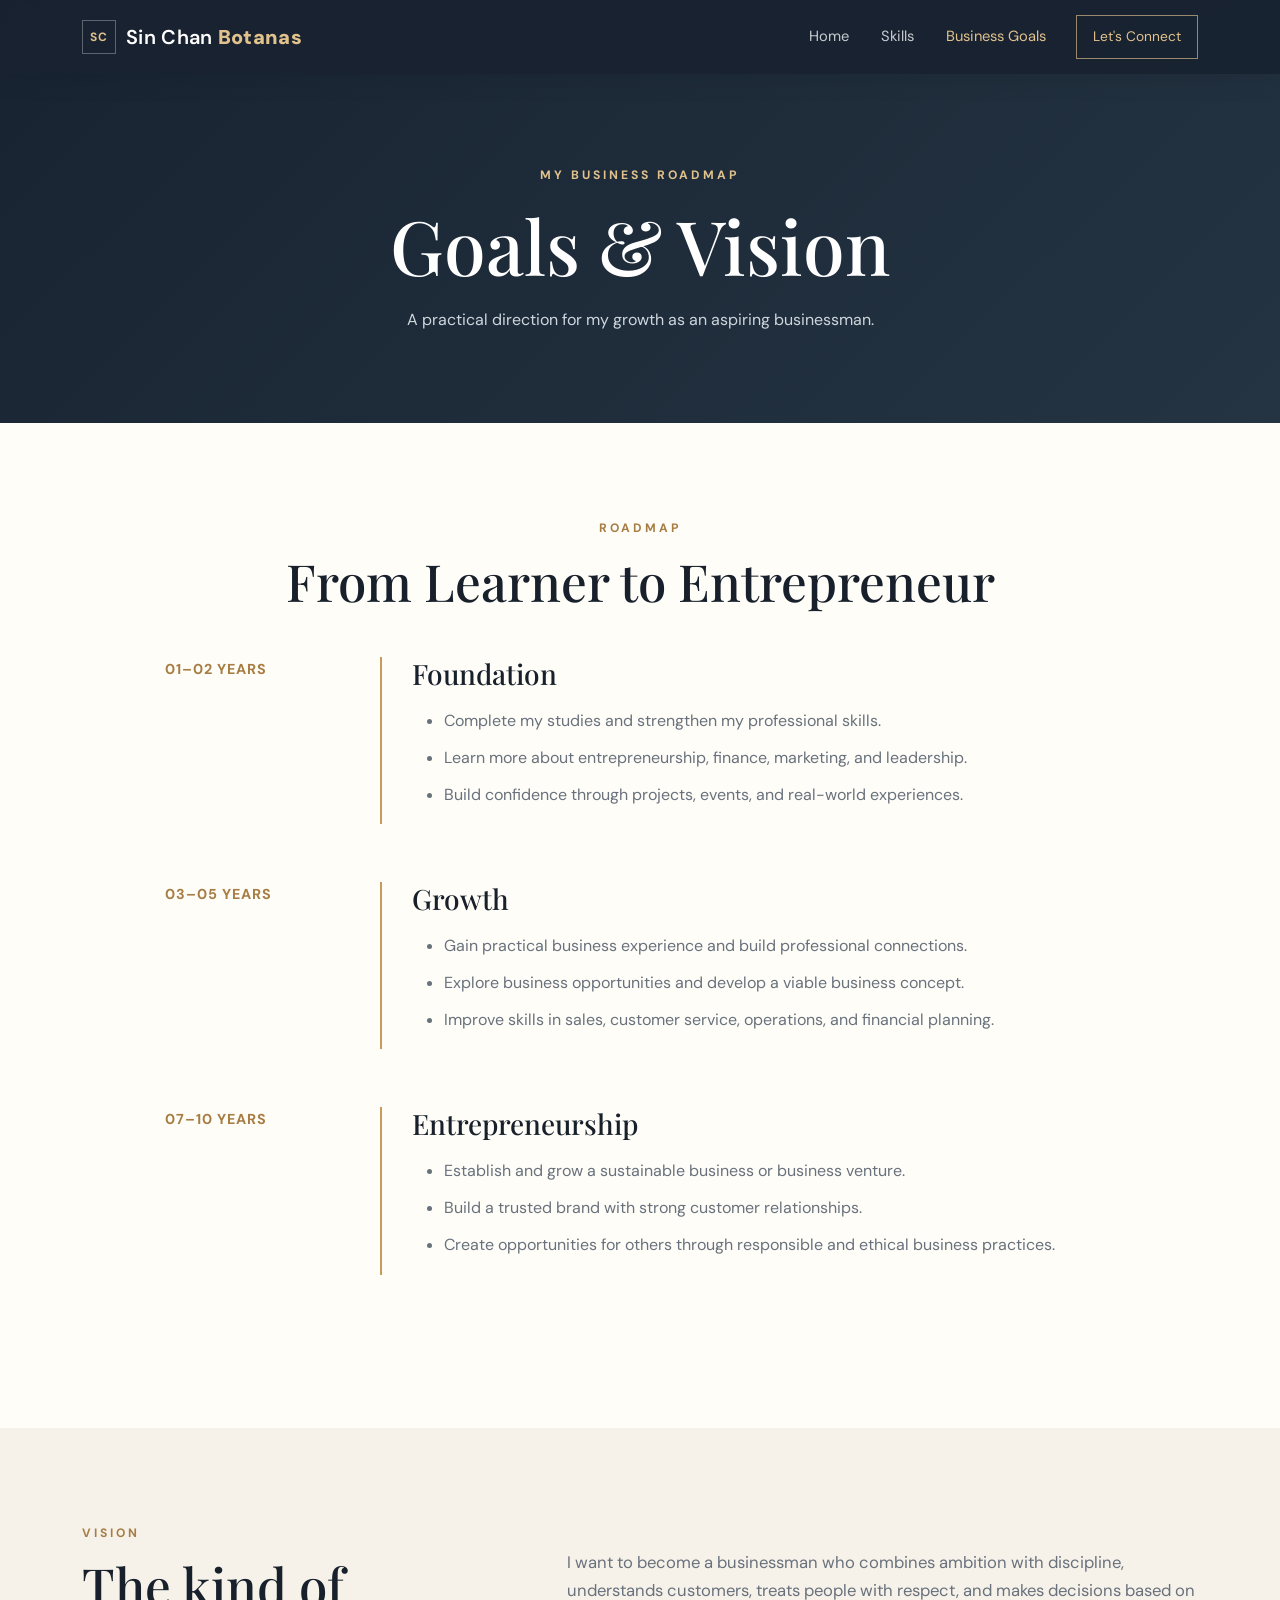
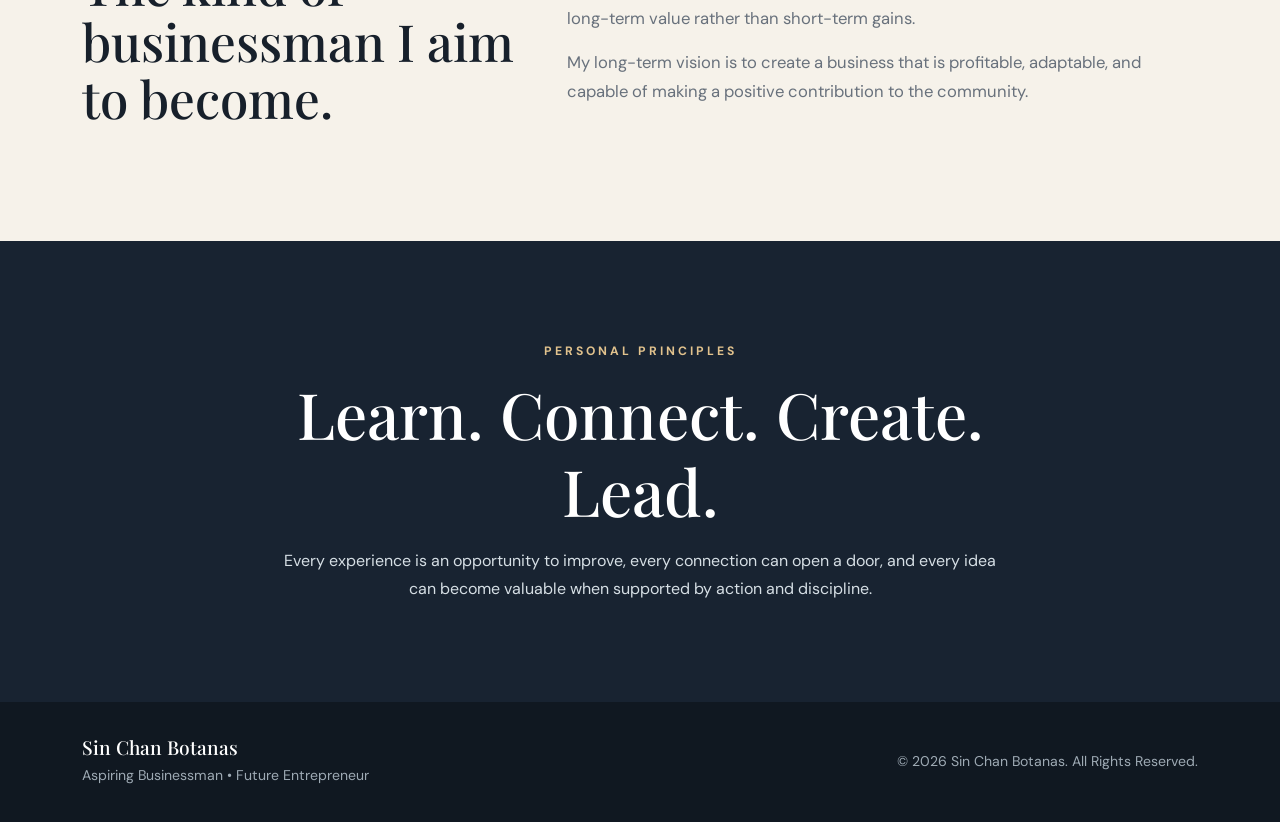
==== career-goals.html @ c78c1c20 "Add files via upload" ====
<!DOCTYPE html>
<html lang="en">
<head>
    <meta charset="UTF-8">
    <meta name="viewport" content="width=device-width, initial-scale=1.0">
    <title>Business Goals | Sin Chan Botanas</title>

    <link rel="preconnect" href="https://fonts.googleapis.com">
    <link rel="preconnect" href="https://fonts.gstatic.com" crossorigin>
    <link href="https://fonts.googleapis.com/css2?family=DM+Sans:wght@400;500;600;700&family=Playfair+Display:wght@600;700&display=swap" rel="stylesheet">

    <link href="https://cdn.jsdelivr.net/npm/bootstrap@5.3.3/dist/css/bootstrap.min.css" rel="stylesheet">
    <link rel="stylesheet" href="style.css">
</head>

<body>
    <nav class="navbar navbar-expand-lg fixed-top">
        <div class="container">
            <a class="navbar-brand" href="index.html">
                <span class="brand-mark">SC</span>
                <span>Sin Chan <strong>Botanas</strong></span>
            </a>

            <button class="navbar-toggler" type="button" data-bs-toggle="collapse" data-bs-target="#navbarNav">
                <span class="navbar-toggler-icon"></span>
            </button>

            <div class="collapse navbar-collapse" id="navbarNav">
                <ul class="navbar-nav ms-auto align-items-lg-center">
                    <li class="nav-item"><a class="nav-link" href="index.html">Home</a></li>
                    <li class="nav-item"><a class="nav-link" href="skills.html">Skills</a></li>
                    <li class="nav-item"><a class="nav-link active" href="career-goals.html">Business Goals</a></li>
                </ul>
                <a href="career-goals.html" class="nav-cta">Let's Connect</a>
            </div>
        </div>
    </nav>

    <header class="page-header">
        <div class="container text-center">
            <p class="eyebrow">MY BUSINESS ROADMAP</p>
            <h1>Goals & Vision</h1>
            <p>A practical direction for my growth as an aspiring businessman.</p>
        </div>
    </header>

    <main>
        <section class="section-padding">
            <div class="container">
                <div class="text-center mb-5">
                    <p class="eyebrow dark-eyebrow">ROADMAP</p>
                    <h2 class="section-title">From Learner to Entrepreneur</h2>
                </div>

                <div class="roadmap">
                    <div class="roadmap-item">
                        <span class="roadmap-year">01–02 YEARS</span>
                        <div class="roadmap-content">
                            <h3>Foundation</h3>
                            <ul>
                                <li>Complete my studies and strengthen my professional skills.</li>
                                <li>Learn more about entrepreneurship, finance, marketing, and leadership.</li>
                                <li>Build confidence through projects, events, and real-world experiences.</li>
                            </ul>
                        </div>
                    </div>

                    <div class="roadmap-item">
                        <span class="roadmap-year">03–05 YEARS</span>
                        <div class="roadmap-content">
                            <h3>Growth</h3>
                            <ul>
                                <li>Gain practical business experience and build professional connections.</li>
                                <li>Explore business opportunities and develop a viable business concept.</li>
                                <li>Improve skills in sales, customer service, operations, and financial planning.</li>
                            </ul>
                        </div>
                    </div>

                    <div class="roadmap-item">
                        <span class="roadmap-year">07–10 YEARS</span>
                        <div class="roadmap-content">
                            <h3>Entrepreneurship</h3>
                            <ul>
                                <li>Establish and grow a sustainable business or business venture.</li>
                                <li>Build a trusted brand with strong customer relationships.</li>
                                <li>Create opportunities for others through responsible and ethical business practices.</li>
                            </ul>
                        </div>
                    </div>
                </div>
            </div>
        </section>

        <section class="section-padding light-band">
            <div class="container">
                <div class="row g-5 align-items-center">
                    <div class="col-lg-5">
                        <p class="eyebrow dark-eyebrow">VISION</p>
                        <h2 class="section-title">The kind of businessman I aim to become.</h2>
                    </div>

                    <div class="col-lg-7">
                        <p class="section-description">
                            I want to become a businessman who combines ambition with discipline,
                            understands customers, treats people with respect, and makes decisions
                            based on long-term value rather than short-term gains.
                        </p>
                        <p class="section-description">
                            My long-term vision is to create a business that is profitable,
                            adaptable, and capable of making a positive contribution to the community.
                        </p>
                    </div>
                </div>
            </div>
        </section>

        <section class="motivation-section">
            <div class="container text-center">
                <p class="eyebrow">PERSONAL PRINCIPLES</p>
                <h2>Learn. Connect. Create. Lead.</h2>
                <p>
                    Every experience is an opportunity to improve, every connection can open a door,
                    and every idea can become valuable when supported by action and discipline.
                </p>
            </div>
        </section>
    </main>

    <footer class="footer">
        <div class="container">
            <div class="row align-items-center gy-3">
                <div class="col-md-6">
                    <h4>Sin Chan Botanas</h4>
                    <p>Aspiring Businessman • Future Entrepreneur</p>
                </div>
                <div class="col-md-6 text-md-end">
                    <p class="mb-0">© <span id="year"></span> Sin Chan Botanas. All Rights Reserved.</p>
                </div>
            </div>
        </div>
    </footer>

    <script src="https://cdn.jsdelivr.net/npm/bootstrap@5.3.3/dist/js/bootstrap.bundle.min.js"></script>
    <script src="script.js"></script>
</body>
</html>
---- style.css ----
:root {
    --ink: #17202b;
    --muted: #68717c;
    --cream: #f6f2ea;
    --paper: #fffdf8;
    --gold: #c69b5b;
    --gold-dark: #a77d43;
    --line: #e5ddcf;
    --navy: #182331;
    --navy-soft: #243443;
    --white: #ffffff;
}

* {
    margin: 0;
    padding: 0;
    box-sizing: border-box;
}

html {
    scroll-behavior: smooth;
}

body {
    font-family: "DM Sans", sans-serif;
    color: var(--ink);
    background: var(--paper);
    line-height: 1.7;
}

h1, h2, h3, h4 {
    font-family: "Playfair Display", serif;
}

a {
    text-decoration: none;
}

.navbar {
    background: rgba(24, 35, 49, 0.96);
    backdrop-filter: blur(10px);
    padding: 15px 0;
    box-shadow: 0 8px 25px rgba(0, 0, 0, 0.08);
}

.navbar-brand {
    display: inline-flex;
    align-items: center;
    gap: 10px;
    color: var(--white);
    font-weight: 600;
    letter-spacing: .3px;
}

.navbar-brand strong {
    color: #e1c28d;
}

.brand-mark {
    width: 34px;
    height: 34px;
    display: inline-flex;
    justify-content: center;
    align-items: center;
    border: 1px solid rgba(255,255,255,.3);
    color: #e1c28d;
    font-size: .75rem;
    font-weight: 700;
    letter-spacing: 1px;
}

.nav-link {
    color: rgba(255,255,255,.76) !important;
    margin-left: 16px;
    font-size: .92rem;
    transition: .25s ease;
}

.nav-link:hover,
.nav-link.active {
    color: #e1c28d !important;
}

.nav-cta {
    display: inline-block;
    margin-left: 22px;
    padding: 9px 16px;
    border: 1px solid rgba(225,194,141,.65);
    color: #e1c28d;
    font-size: .86rem;
    transition: .25s ease;
}

.nav-cta:hover {
    background: #e1c28d;
    color: var(--navy);
}

.hero-section {
    position: relative;
    overflow: hidden;
    background:
        radial-gradient(circle at 80% 30%, rgba(198,155,91,.12), transparent 28%),
        linear-gradient(135deg, var(--navy), var(--navy-soft));
    color: var(--white);
}

.hero-glow {
    position: absolute;
    border-radius: 50%;
    filter: blur(2px);
    pointer-events: none;
}

.hero-glow-one {
    width: 280px;
    height: 280px;
    border: 1px solid rgba(225,194,141,.16);
    right: 8%;
    top: 12%;
}

.hero-glow-two {
    width: 180px;
    height: 180px;
    border: 1px solid rgba(225,194,141,.10);
    right: 3%;
    top: 24%;
}

.eyebrow {
    margin-bottom: 14px;
    color: #e1c28d;
    font-size: .76rem;
    font-weight: 700;
    letter-spacing: 3px;
}

.dark-eyebrow {
    color: var(--gold-dark);
}

.hero-section h1 {
    max-width: 760px;
    color: var(--white);
    font-size: clamp(3.2rem, 6vw, 5.9rem);
    line-height: 1.02;
    margin-bottom: 24px;
}

.hero-section h1 span {
    display: block;
    color: #e1c28d;
}

.hero-tagline {
    max-width: 700px;
    margin-bottom: 18px;
    font-size: 1.18rem;
    color: #f2f2ef;
}

.hero-text {
    max-width: 650px;
    color: #cbd5dc;
}

.hero-buttons {
    display: flex;
    flex-wrap: wrap;
    gap: 14px;
    margin-top: 30px;
}

.btn-gold,
.btn-outline-light-custom {
    padding: 12px 20px;
    border-radius: 0;
    font-weight: 700;
    transition: .25s ease;
}

.btn-gold {
    background: #e1c28d;
    color: var(--navy);
}

.btn-gold:hover {
    background: #efd5a6;
    color: var(--navy);
    transform: translateY(-2px);
}

.btn-outline-light-custom {
    border: 1px solid rgba(255,255,255,.35);
    color: var(--white);
}

.btn-outline-light-custom:hover {
    background: var(--white);
    color: var(--navy);
}

.mini-stats {
    display: flex;
    gap: 34px;
    margin-top: 42px;
}

.mini-stats div {
    display: flex;
    flex-direction: column;
}

.mini-stats span {
    font-size: .72rem;
    color: #e1c28d;
    letter-spacing: 2px;
}

.mini-stats strong {
    margin-top: 3px;
}

.executive-card {
    position: relative;
    padding: 34px;
    background: rgba(255,255,255,.97);
    color: var(--ink);
    box-shadow: 0 28px 60px rgba(0,0,0,.22);
}

.card-topline {
    display: flex;
    justify-content: space-between;
    gap: 12px;
    margin-bottom: 30px;
    font-size: .65rem;
    letter-spacing: 1.5px;
    color: #7b848d;
}

.status-dot {
    color: #4f7a60;
}

.profile-badge {
    width: 82px;
    height: 82px;
    display: flex;
    justify-content: center;
    align-items: center;
    margin-bottom: 22px;
    border: 1px solid var(--gold);
    color: var(--gold-dark);
    font-weight: 700;
    letter-spacing: 3px;
}

.executive-card h2 {
    font-size: 2rem;
    margin-bottom: 4px;
}

.profile-role {
    color: var(--gold-dark);
    font-weight: 700;
}

.profile-divider {
    width: 100%;
    height: 1px;
    background: var(--line);
    margin: 24px 0;
}

.profile-row {
    display: flex;
    justify-content: space-between;
    gap: 18px;
    padding: 11px 0;
    border-bottom: 1px solid #eee8de;
    font-size: .88rem;
}

.profile-row span {
    color: #7d858e;
}

.profile-row a {
    color: var(--ink);
    text-align: right;
    word-break: break-word;
}

.profile-row strong {
    text-align: right;
}

.signature {
    margin-top: 24px;
    font-family: "Playfair Display", serif;
    font-style: italic;
    color: var(--gold-dark);
    text-align: right;
}

.section-padding {
    padding: 95px 0;
}

.about-section {
    background: var(--paper);
}

.section-title {
    font-size: clamp(2.3rem, 4vw, 3.8rem);
    line-height: 1.1;
    margin-bottom: 20px;
}

.section-description {
    max-width: 760px;
    color: var(--muted);
    font-size: 1.04rem;
}

.value-line {
    display: flex;
    flex-wrap: wrap;
    gap: 10px;
    margin-top: 25px;
}

.value-line span {
    padding: 8px 13px;
    border: 1px solid var(--line);
    font-size: .78rem;
    letter-spacing: 1px;
    text-transform: uppercase;
}

.showcase-section {
    background: var(--cream);
}

.business-card {
    height: 100%;
    padding: 32px;
    border: 1px solid var(--line);
    background: rgba(255,255,255,.74);
    transition: .25s ease;
}

.business-card:hover {
    transform: translateY(-6px);
    border-color: #d8bf95;
    box-shadow: 0 18px 35px rgba(58,46,29,.08);
}

.business-card-featured {
    background: var(--navy);
    color: #edf0f1;
    border-color: var(--navy);
}

.business-card-featured h3 {
    color: var(--white);
}

.business-card-featured p {
    color: #c8d1d8;
}

.card-number {
    margin-bottom: 24px;
    color: var(--gold-dark);
    font-weight: 700;
    letter-spacing: 2px;
}

.business-card h3 {
    font-size: 1.6rem;
    margin-bottom: 14px;
}

.business-card p {
    margin-bottom: 0;
    color: var(--muted);
}

.skill-tag {
    display: inline-block;
    margin-top: 20px;
    padding: 6px 10px;
    border: 1px solid #d9c8ab;
    color: var(--gold-dark);
    font-size: .72rem;
    font-weight: 700;
    text-transform: uppercase;
    letter-spacing: 1px;
}

.business-panel {
    padding: 45px;
    background: var(--navy);
    color: #d7dfe5;
}

.business-panel h2,
.business-panel h4 {
    color: var(--white);
}

.business-panel h4 {
    margin-top: 12px;
    font-size: 1.35rem;
}

.business-panel p {
    color: #c2cbd2;
}

.page-header {
    padding: 165px 0 90px;
    background:
        linear-gradient(135deg, var(--navy), var(--navy-soft));
    color: var(--white);
}

.page-header h1 {
    color: var(--white);
    font-size: clamp(2.8rem, 6vw, 4.7rem);
    margin-bottom: 16px;
}

.page-header p:not(.eyebrow) {
    max-width: 720px;
    margin: auto;
    color: #ced7dd;
}

.roadmap {
    max-width: 950px;
    margin: auto;
}

.roadmap-item {
    display: grid;
    grid-template-columns: 180px 1fr;
    gap: 35px;
    padding-bottom: 58px;
}

.roadmap-year {
    color: var(--gold-dark);
    font-weight: 700;
    letter-spacing: 1px;
    font-size: .9rem;
}

.roadmap-content {
    padding-left: 30px;
    border-left: 2px solid var(--gold);
}

.roadmap-content h3 {
    font-size: 1.75rem;
    margin-bottom: 16px;
}

.roadmap-content li {
    margin-bottom: 10px;
    color: var(--muted);
}

.light-band {
    background: var(--cream);
}

.motivation-section {
    padding: 100px 0;
    background: var(--navy);
    color: #d6dfe5;
}

.motivation-section h2 {
    max-width: 800px;
    margin: 0 auto 18px;
    color: var(--white);
    font-size: clamp(2.5rem, 5vw, 4.2rem);
}

.motivation-section p:last-child {
    max-width: 720px;
    margin: auto;
}

.footer {
    padding: 34px 0;
    background: #101821;
    color: #9eaab4;
}

.footer h4 {
    margin-bottom: 5px;
    color: var(--white);
    font-size: 1.2rem;
}

.footer p {
    margin-bottom: 0;
    font-size: .88rem;
}

.quote-section {
    padding: 75px 0;
    background: var(--paper);
}

.quote-box {
    max-width: 930px;
    margin: auto;
    padding: 55px 35px;
    border-top: 1px solid var(--line);
    border-bottom: 1px solid var(--line);
    text-align: center;
}

.quote-mark {
    font-family: "Playfair Display", serif;
    color: var(--gold);
    font-size: 4rem;
    line-height: .8;
}

.quote-box h2 {
    max-width: 800px;
    margin: 5px auto 12px;
    font-size: clamp(2rem, 4vw, 3.2rem);
}

.quote-box p:last-child {
    color: var(--gold-dark);
    font-size: .9rem;
    letter-spacing: 1px;
}

.navbar-toggler {
    border-color: rgba(255,255,255,.25);
}

@media (max-width: 991px) {
    .nav-cta {
        display: inline-block;
        margin: 14px 0 0;
    }

    .nav-link {
        margin-left: 0;
    }

    .hero-section {
        padding-top: 50px;
    }

    .profile-row {
        flex-direction: column;
        gap: 3px;
    }

    .profile-row a,
    .profile-row strong {
        text-align: left;
    }
}

@media (max-width: 768px) {
    .section-padding {
        padding: 70px 0;
    }

    .hero-section h1 {
        font-size: 3.2rem;
    }

    .mini-stats {
        gap: 22px;
    }

    .executive-card {
        padding: 26px;
    }

    .page-header {
        padding: 145px 0 70px;
    }

    .roadmap-item {
        grid-template-columns: 1fr;
        gap: 12px;
    }

    .roadmap-content {
        padding-left: 22px;
    }

    .business-panel {
        padding: 30px 24px;
    }

    .footer {
        text-align: center;
    }

    .footer .text-md-end {
        text-align: center !important;
    }
}

@media (max-width: 480px) {
    .hero-section h1 {
        font-size: 2.7rem;
    }

    .hero-buttons {
        flex-direction: column;
    }

    .hero-buttons a {
        text-align: center;
    }

    .card-topline {
        flex-direction: column;
    }
}
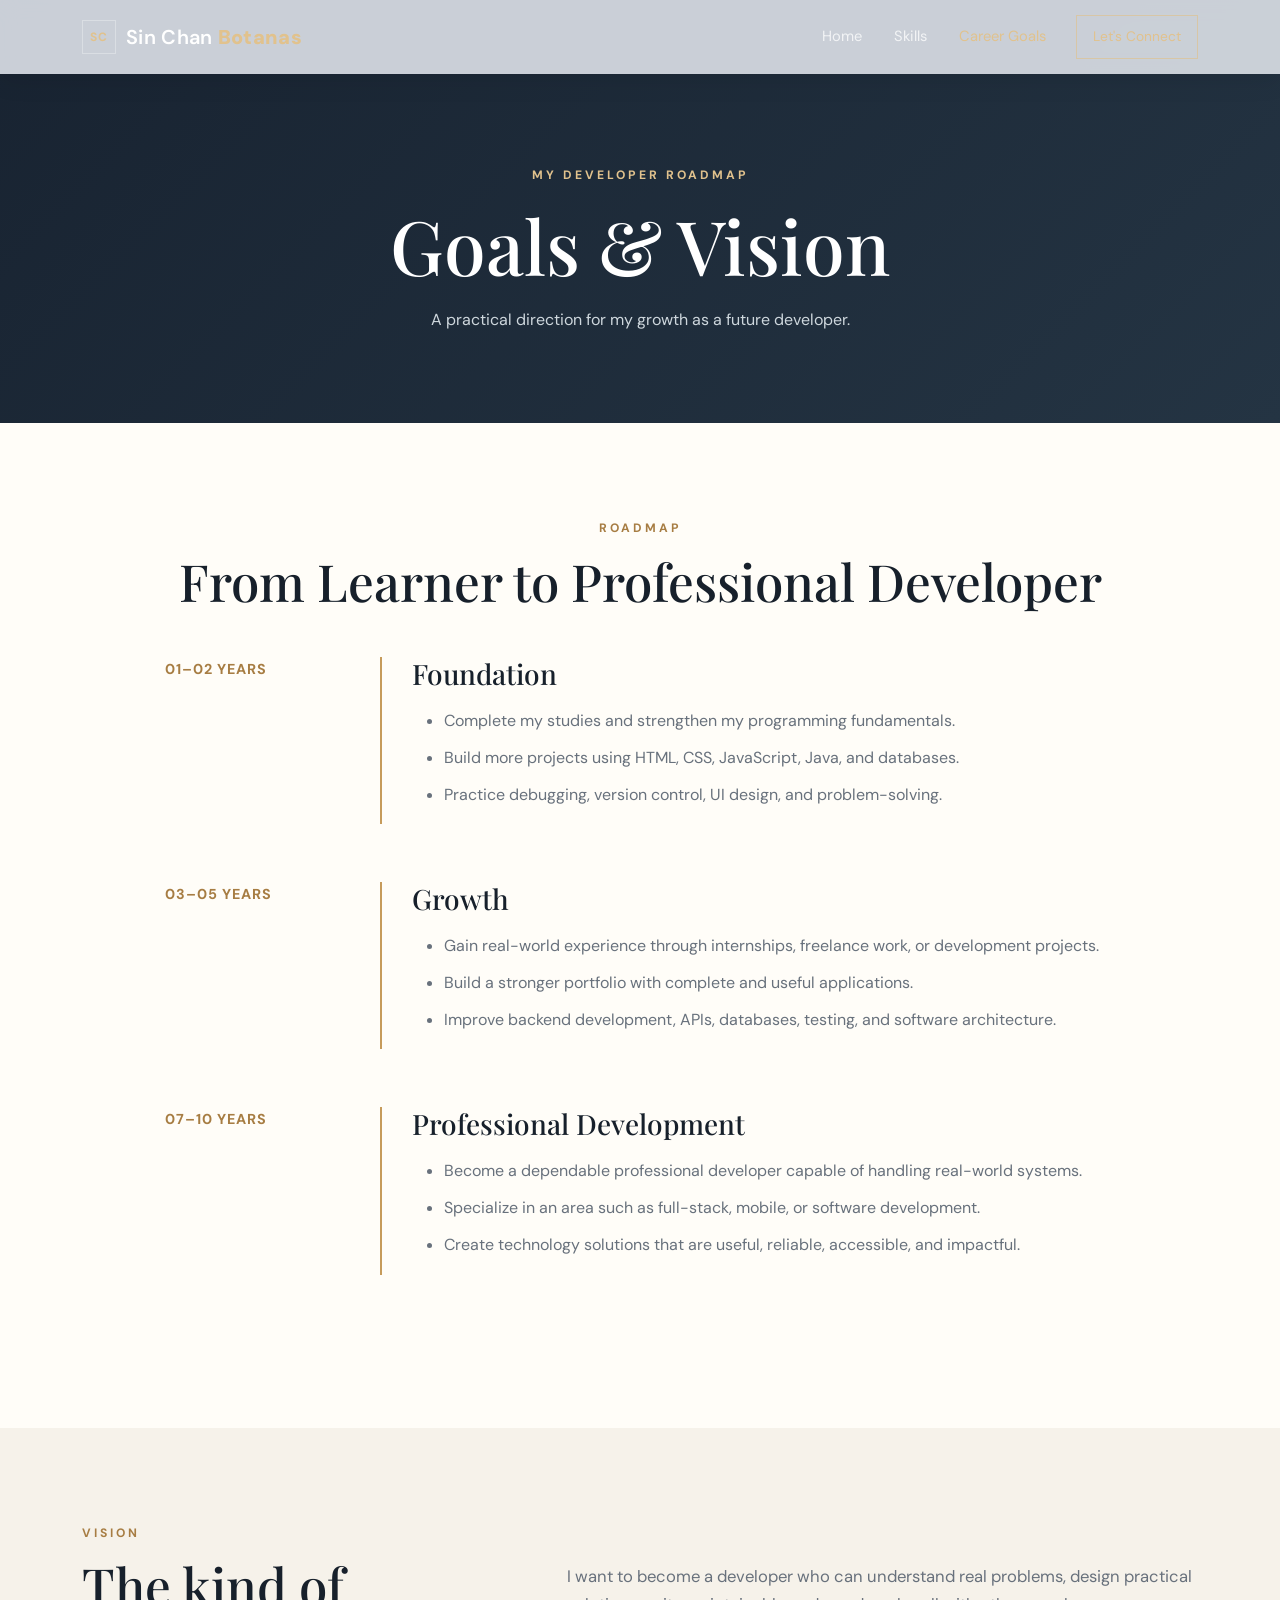
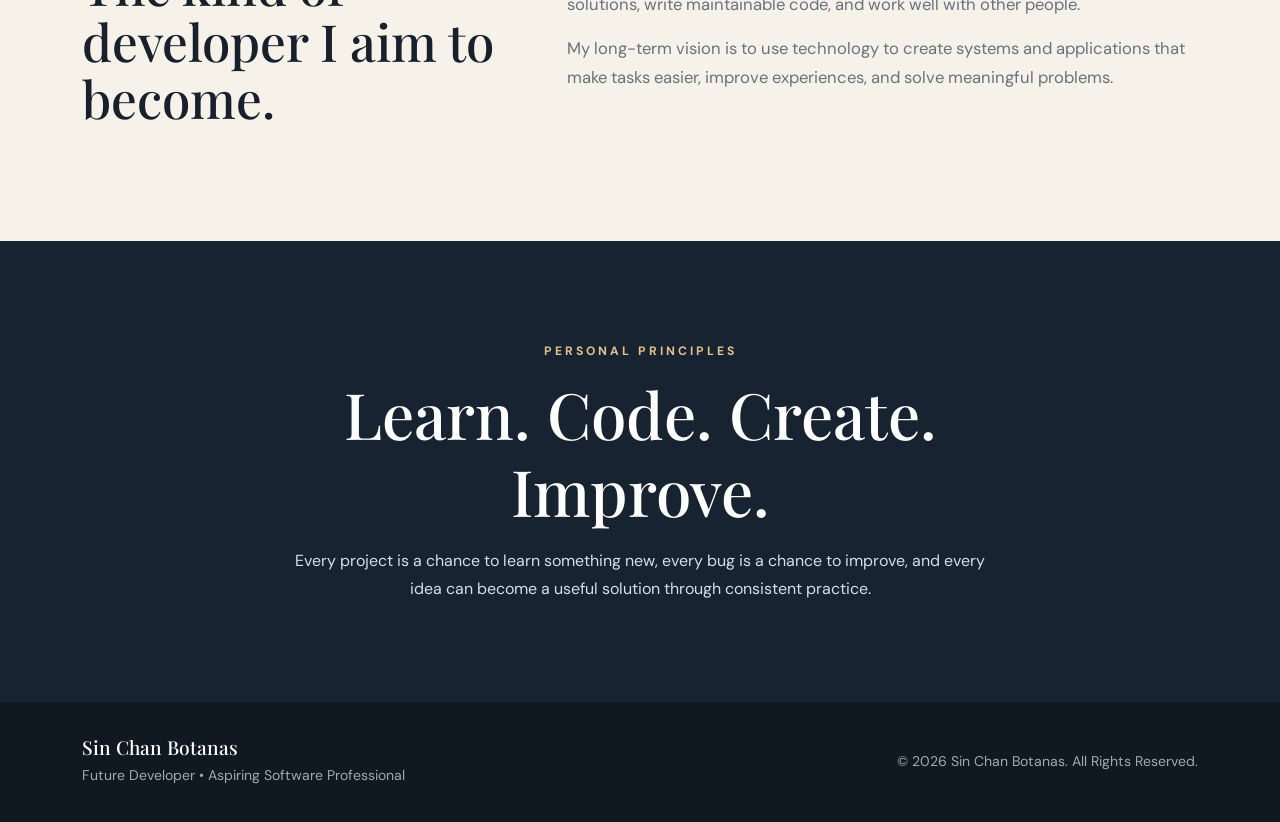
==== commit a1874973: "Update career-goals.html" ====
--- a/career-goals.html
+++ b/career-goals.html
@@ -3,7 +3,7 @@
 <head>
     <meta charset="UTF-8">
     <meta name="viewport" content="width=device-width, initial-scale=1.0">
-    <title>Business Goals | Sin Chan Botanas</title>
+    <title>Career Goals | Sin Chan Botanas</title>
 
     <link rel="preconnect" href="https://fonts.googleapis.com">
     <link rel="preconnect" href="https://fonts.gstatic.com" crossorigin>
@@ -21,7 +21,7 @@
                 <span>Sin Chan <strong>Botanas</strong></span>
             </a>
 
-            <button class="navbar-toggler" type="button" data-bs-toggle="collapse" data-bs-target="#navbarNav">
+            <button class="navbar-toggler" type="button" data-bs-toggle="collapse" data-bs-target="#navbarNav" aria-label="Toggle navigation">
                 <span class="navbar-toggler-icon"></span>
             </button>
 
@@ -29,7 +29,7 @@
                 <ul class="navbar-nav ms-auto align-items-lg-center">
                     <li class="nav-item"><a class="nav-link" href="index.html">Home</a></li>
                     <li class="nav-item"><a class="nav-link" href="skills.html">Skills</a></li>
-                    <li class="nav-item"><a class="nav-link active" href="career-goals.html">Business Goals</a></li>
+                    <li class="nav-item"><a class="nav-link active" href="career-goals.html">Career Goals</a></li>
                 </ul>
                 <a href="career-goals.html" class="nav-cta">Let's Connect</a>
             </div>
@@ -38,9 +38,9 @@
 
     <header class="page-header">
         <div class="container text-center">
-            <p class="eyebrow">MY BUSINESS ROADMAP</p>
+            <p class="eyebrow">MY DEVELOPER ROADMAP</p>
             <h1>Goals & Vision</h1>
-            <p>A practical direction for my growth as an aspiring businessman.</p>
+            <p>A practical direction for my growth as a future developer.</p>
         </div>
     </header>
 
@@ -49,7 +49,7 @@
             <div class="container">
                 <div class="text-center mb-5">
                     <p class="eyebrow dark-eyebrow">ROADMAP</p>
-                    <h2 class="section-title">From Learner to Entrepreneur</h2>
+                    <h2 class="section-title">From Learner to Professional Developer</h2>
                 </div>
 
                 <div class="roadmap">
@@ -58,9 +58,9 @@
                         <div class="roadmap-content">
                             <h3>Foundation</h3>
                             <ul>
-                                <li>Complete my studies and strengthen my professional skills.</li>
-                                <li>Learn more about entrepreneurship, finance, marketing, and leadership.</li>
-                                <li>Build confidence through projects, events, and real-world experiences.</li>
+                                <li>Complete my studies and strengthen my programming fundamentals.</li>
+                                <li>Build more projects using HTML, CSS, JavaScript, Java, and databases.</li>
+                                <li>Practice debugging, version control, UI design, and problem-solving.</li>
                             </ul>
                         </div>
                     </div>
@@ -70,9 +70,9 @@
                         <div class="roadmap-content">
                             <h3>Growth</h3>
                             <ul>
-                                <li>Gain practical business experience and build professional connections.</li>
-                                <li>Explore business opportunities and develop a viable business concept.</li>
-                                <li>Improve skills in sales, customer service, operations, and financial planning.</li>
+                                <li>Gain real-world experience through internships, freelance work, or development projects.</li>
+                                <li>Build a stronger portfolio with complete and useful applications.</li>
+                                <li>Improve backend development, APIs, databases, testing, and software architecture.</li>
                             </ul>
                         </div>
                     </div>
@@ -80,11 +80,11 @@
                     <div class="roadmap-item">
                         <span class="roadmap-year">07–10 YEARS</span>
                         <div class="roadmap-content">
-                            <h3>Entrepreneurship</h3>
+                            <h3>Professional Development</h3>
                             <ul>
-                                <li>Establish and grow a sustainable business or business venture.</li>
-                                <li>Build a trusted brand with strong customer relationships.</li>
-                                <li>Create opportunities for others through responsible and ethical business practices.</li>
+                                <li>Become a dependable professional developer capable of handling real-world systems.</li>
+                                <li>Specialize in an area such as full-stack, mobile, or software development.</li>
+                                <li>Create technology solutions that are useful, reliable, accessible, and impactful.</li>
                             </ul>
                         </div>
                     </div>
@@ -97,18 +97,17 @@
                 <div class="row g-5 align-items-center">
                     <div class="col-lg-5">
                         <p class="eyebrow dark-eyebrow">VISION</p>
-                        <h2 class="section-title">The kind of businessman I aim to become.</h2>
+                        <h2 class="section-title">The kind of developer I aim to become.</h2>
                     </div>
 
                     <div class="col-lg-7">
                         <p class="section-description">
-                            I want to become a businessman who combines ambition with discipline,
-                            understands customers, treats people with respect, and makes decisions
-                            based on long-term value rather than short-term gains.
+                            I want to become a developer who can understand real problems, design practical
+                            solutions, write maintainable code, and work well with other people.
                         </p>
                         <p class="section-description">
-                            My long-term vision is to create a business that is profitable,
-                            adaptable, and capable of making a positive contribution to the community.
+                            My long-term vision is to use technology to create systems and applications
+                            that make tasks easier, improve experiences, and solve meaningful problems.
                         </p>
                     </div>
                 </div>
@@ -118,10 +117,10 @@
         <section class="motivation-section">
             <div class="container text-center">
                 <p class="eyebrow">PERSONAL PRINCIPLES</p>
-                <h2>Learn. Connect. Create. Lead.</h2>
+                <h2>Learn. Code. Create. Improve.</h2>
                 <p>
-                    Every experience is an opportunity to improve, every connection can open a door,
-                    and every idea can become valuable when supported by action and discipline.
+                    Every project is a chance to learn something new, every bug is a chance to improve,
+                    and every idea can become a useful solution through consistent practice.
                 </p>
             </div>
         </section>
@@ -132,7 +131,7 @@
             <div class="row align-items-center gy-3">
                 <div class="col-md-6">
                     <h4>Sin Chan Botanas</h4>
-                    <p>Aspiring Businessman • Future Entrepreneur</p>
+                    <p>Future Developer • Aspiring Software Professional</p>
                 </div>
                 <div class="col-md-6 text-md-end">
                     <p class="mb-0">© <span id="year"></span> Sin Chan Botanas. All Rights Reserved.</p>
--- a/style.css
+++ b/style.css
@@ -37,7 +37,7 @@
 }
 
 .navbar {
-    background: rgba(24, 35, 49, 0.96);
+    background: rgba(210, 215, 222, 0.96);
     backdrop-filter: blur(10px);
     padding: 15px 0;
     box-shadow: 0 8px 25px rgba(0, 0, 0, 0.08);
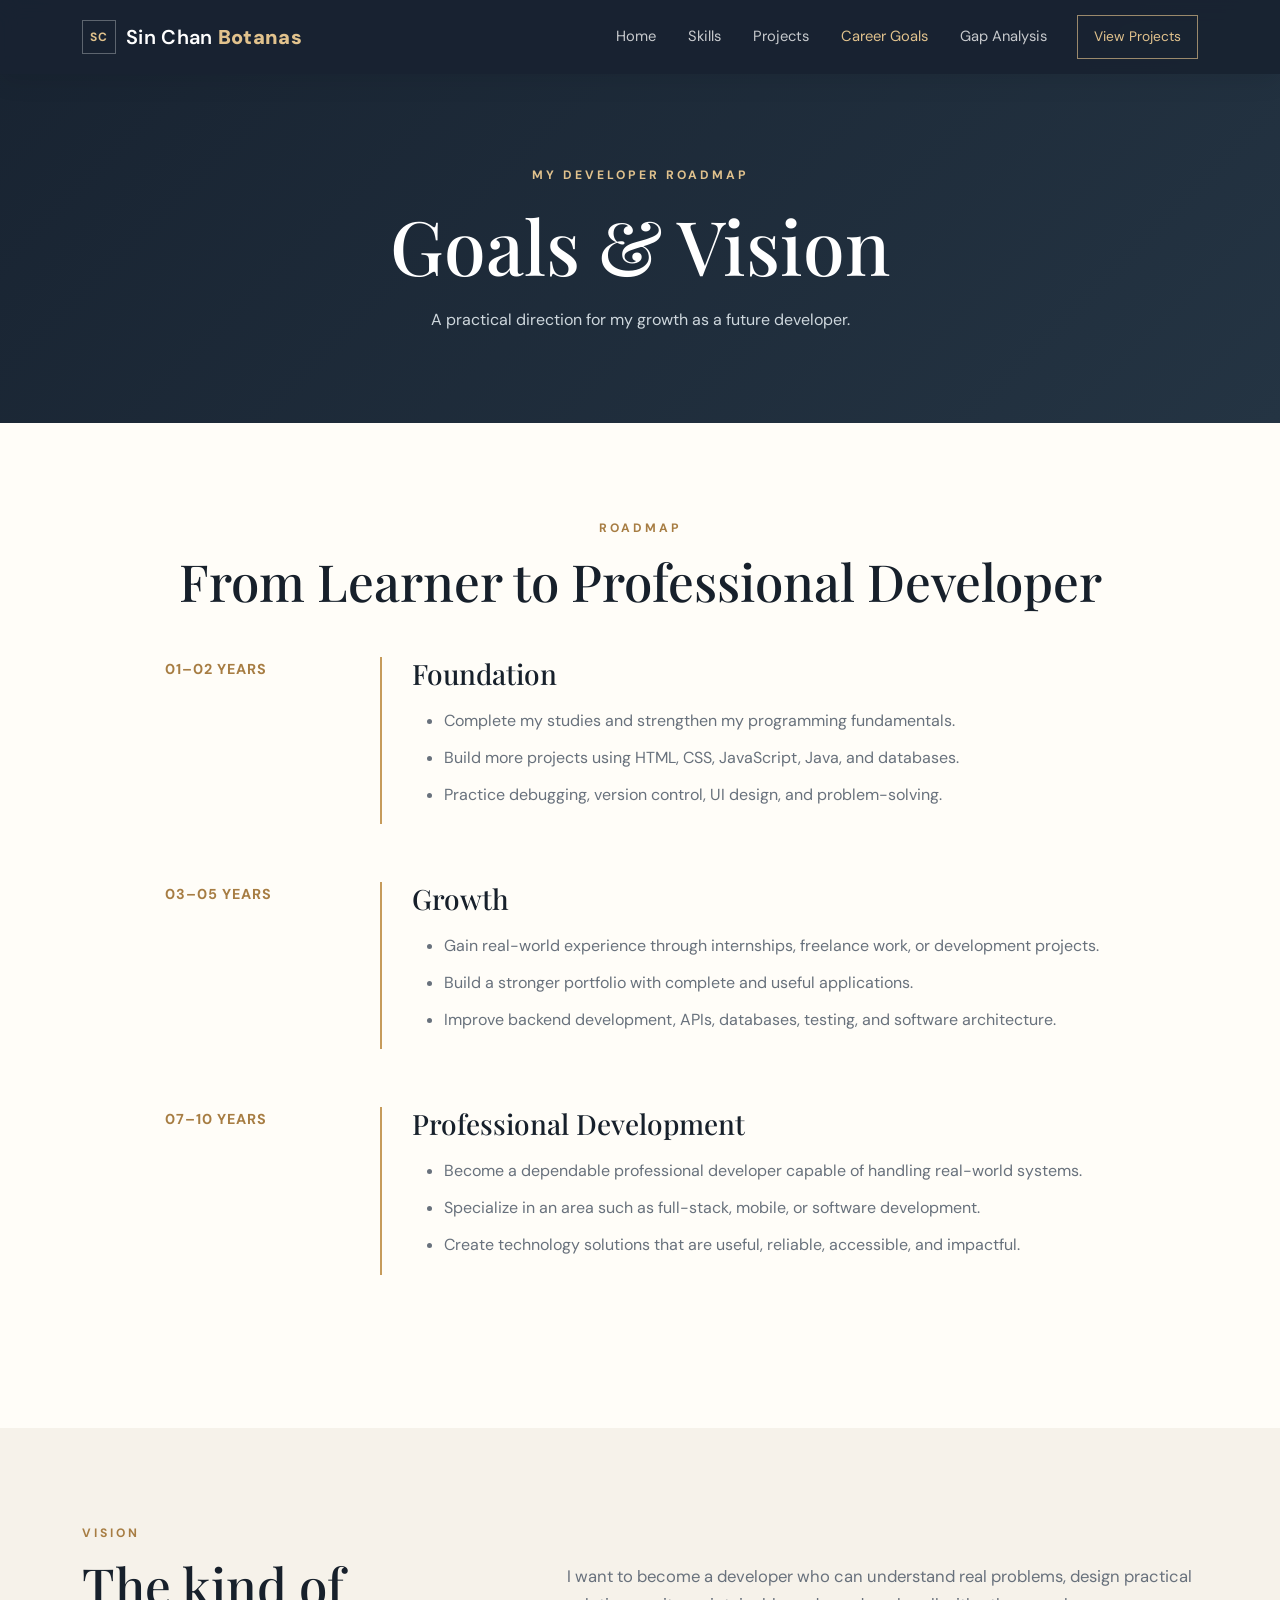
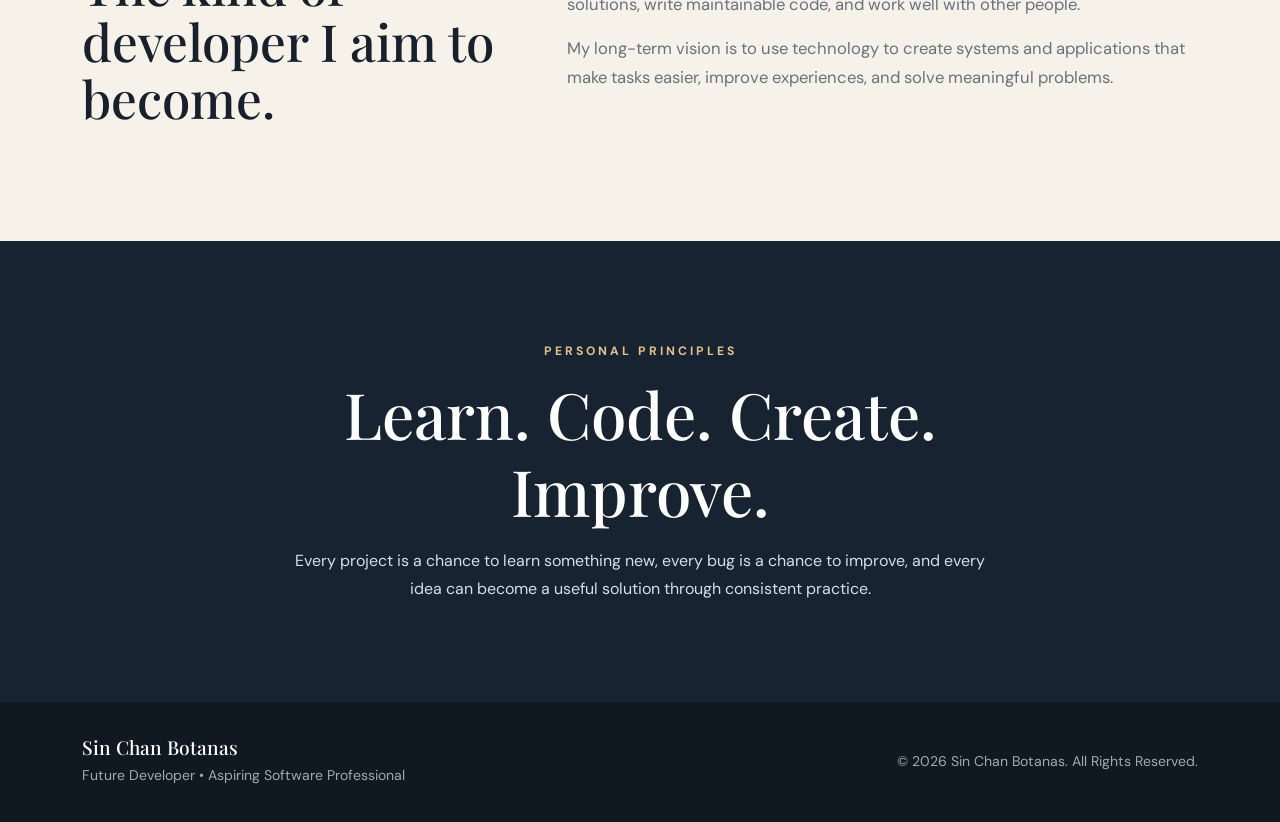
==== commit 4e029ce0: "Update career-goals.html" ====
--- a/career-goals.html
+++ b/career-goals.html
@@ -1,146 +1,420 @@
 <!DOCTYPE html>
 <html lang="en">
+
 <head>
+
     <meta charset="UTF-8">
+
     <meta name="viewport" content="width=device-width, initial-scale=1.0">
+
     <title>Career Goals | Sin Chan Botanas</title>
 
     <link rel="preconnect" href="https://fonts.googleapis.com">
     <link rel="preconnect" href="https://fonts.gstatic.com" crossorigin>
+
     <link href="https://fonts.googleapis.com/css2?family=DM+Sans:wght@400;500;600;700&family=Playfair+Display:wght@600;700&display=swap" rel="stylesheet">
 
     <link href="https://cdn.jsdelivr.net/npm/bootstrap@5.3.3/dist/css/bootstrap.min.css" rel="stylesheet">
+
     <link rel="stylesheet" href="style.css">
+
 </head>
 
+
 <body>
+
+
+    <!-- NAVIGATION -->
     <nav class="navbar navbar-expand-lg fixed-top">
+
         <div class="container">
+
             <a class="navbar-brand" href="index.html">
-                <span class="brand-mark">SC</span>
-                <span>Sin Chan <strong>Botanas</strong></span>
+
+                <span class="brand-mark">
+                    SC
+                </span>
+
+                <span>
+                    Sin Chan <strong>Botanas</strong>
+                </span>
+
             </a>
 
-            <button class="navbar-toggler" type="button" data-bs-toggle="collapse" data-bs-target="#navbarNav" aria-label="Toggle navigation">
+
+            <button
+                class="navbar-toggler"
+                type="button"
+                data-bs-toggle="collapse"
+                data-bs-target="#navbarNav"
+                aria-label="Toggle navigation">
+
                 <span class="navbar-toggler-icon"></span>
+
             </button>
 
+
             <div class="collapse navbar-collapse" id="navbarNav">
+
                 <ul class="navbar-nav ms-auto align-items-lg-center">
-                    <li class="nav-item"><a class="nav-link" href="index.html">Home</a></li>
-                    <li class="nav-item"><a class="nav-link" href="skills.html">Skills</a></li>
-                    <li class="nav-item"><a class="nav-link active" href="career-goals.html">Career Goals</a></li>
+
+                    <li class="nav-item">
+
+                        <a class="nav-link" href="index.html">
+                            Home
+                        </a>
+
+                    </li>
+
+
+                    <li class="nav-item">
+
+                        <a class="nav-link" href="skills.html">
+                            Skills
+                        </a>
+
+                    </li>
+
+
+                    <li class="nav-item">
+
+                        <a class="nav-link" href="projects.html">
+                            Projects
+                        </a>
+
+                    </li>
+
+
+                    <li class="nav-item">
+
+                        <a class="nav-link active" href="career-goals.html">
+                            Career Goals
+                        </a>
+
+                    </li>
+
+
+                    <li class="nav-item">
+
+                        <a class="nav-link" href="gap-analysis.html">
+                            Gap Analysis
+                        </a>
+
+                    </li>
+
                 </ul>
-                <a href="career-goals.html" class="nav-cta">Let's Connect</a>
+
+
+                <a href="projects.html" class="nav-cta">
+                    View Projects
+                </a>
+
             </div>
+
         </div>
+
     </nav>
 
+
+    <!-- HEADER -->
     <header class="page-header">
+
         <div class="container text-center">
-            <p class="eyebrow">MY DEVELOPER ROADMAP</p>
-            <h1>Goals & Vision</h1>
-            <p>A practical direction for my growth as a future developer.</p>
+
+            <p class="eyebrow">
+                MY DEVELOPER ROADMAP
+            </p>
+
+            <h1>
+                Goals & Vision
+            </h1>
+
+            <p>
+                A practical direction for my growth
+                as a future developer.
+            </p>
+
         </div>
+
     </header>
 
+
     <main>
+
+
+        <!-- ROADMAP -->
         <section class="section-padding">
+
             <div class="container">
+
                 <div class="text-center mb-5">
-                    <p class="eyebrow dark-eyebrow">ROADMAP</p>
-                    <h2 class="section-title">From Learner to Professional Developer</h2>
+
+                    <p class="eyebrow dark-eyebrow">
+                        ROADMAP
+                    </p>
+
+                    <h2 class="section-title">
+                        From Learner to Professional Developer
+                    </h2>
+
                 </div>
 
+
                 <div class="roadmap">
+
+
+                    <!-- FOUNDATION -->
                     <div class="roadmap-item">
-                        <span class="roadmap-year">01–02 YEARS</span>
+
+                        <span class="roadmap-year">
+                            01–02 YEARS
+                        </span>
+
+
                         <div class="roadmap-content">
-                            <h3>Foundation</h3>
+
+                            <h3>
+                                Foundation
+                            </h3>
+
                             <ul>
-                                <li>Complete my studies and strengthen my programming fundamentals.</li>
-                                <li>Build more projects using HTML, CSS, JavaScript, Java, and databases.</li>
-                                <li>Practice debugging, version control, UI design, and problem-solving.</li>
+
+                                <li>
+                                    Complete my studies and strengthen
+                                    my programming fundamentals.
+                                </li>
+
+                                <li>
+                                    Build more projects using HTML,
+                                    CSS, JavaScript, Java, and databases.
+                                </li>
+
+                                <li>
+                                    Practice debugging, version control,
+                                    UI design, and problem-solving.
+                                </li>
+
                             </ul>
+
                         </div>
+
                     </div>
 
+
+                    <!-- GROWTH -->
                     <div class="roadmap-item">
-                        <span class="roadmap-year">03–05 YEARS</span>
+
+                        <span class="roadmap-year">
+                            03–05 YEARS
+                        </span>
+
+
                         <div class="roadmap-content">
-                            <h3>Growth</h3>
+
+                            <h3>
+                                Growth
+                            </h3>
+
                             <ul>
-                                <li>Gain real-world experience through internships, freelance work, or development projects.</li>
-                                <li>Build a stronger portfolio with complete and useful applications.</li>
-                                <li>Improve backend development, APIs, databases, testing, and software architecture.</li>
+
+                                <li>
+                                    Gain real-world experience through
+                                    internships, freelance work,
+                                    or development projects.
+                                </li>
+
+                                <li>
+                                    Build a stronger portfolio with
+                                    complete and useful applications.
+                                </li>
+
+                                <li>
+                                    Improve backend development,
+                                    APIs, databases, testing,
+                                    and software architecture.
+                                </li>
+
                             </ul>
+
                         </div>
+
                     </div>
 
+
+                    <!-- PROFESSIONAL -->
                     <div class="roadmap-item">
-                        <span class="roadmap-year">07–10 YEARS</span>
+
+                        <span class="roadmap-year">
+                            07–10 YEARS
+                        </span>
+
+
                         <div class="roadmap-content">
-                            <h3>Professional Development</h3>
+
+                            <h3>
+                                Professional Development
+                            </h3>
+
                             <ul>
-                                <li>Become a dependable professional developer capable of handling real-world systems.</li>
-                                <li>Specialize in an area such as full-stack, mobile, or software development.</li>
-                                <li>Create technology solutions that are useful, reliable, accessible, and impactful.</li>
+
+                                <li>
+                                    Become a dependable professional
+                                    developer capable of handling
+                                    real-world systems.
+                                </li>
+
+                                <li>
+                                    Specialize in an area such as
+                                    full-stack, mobile, or software
+                                    development.
+                                </li>
+
+                                <li>
+                                    Create technology solutions that
+                                    are useful, reliable, accessible,
+                                    and impactful.
+                                </li>
+
                             </ul>
+
                         </div>
+
                     </div>
+
+
                 </div>
+
             </div>
+
         </section>
 
+
+        <!-- VISION -->
         <section class="section-padding light-band">
+
             <div class="container">
+
                 <div class="row g-5 align-items-center">
+
+
                     <div class="col-lg-5">
-                        <p class="eyebrow dark-eyebrow">VISION</p>
-                        <h2 class="section-title">The kind of developer I aim to become.</h2>
+
+                        <p class="eyebrow dark-eyebrow">
+                            VISION
+                        </p>
+
+                        <h2 class="section-title">
+                            The kind of developer I aim to become.
+                        </h2>
+
                     </div>
 
+
                     <div class="col-lg-7">
+
                         <p class="section-description">
-                            I want to become a developer who can understand real problems, design practical
-                            solutions, write maintainable code, and work well with other people.
+
+                            I want to become a developer who can
+                            understand real problems, design practical
+                            solutions, write maintainable code, and
+                            work well with other people.
+
                         </p>
+
+
                         <p class="section-description">
-                            My long-term vision is to use technology to create systems and applications
-                            that make tasks easier, improve experiences, and solve meaningful problems.
+
+                            My long-term vision is to use technology
+                            to create systems and applications that
+                            make tasks easier, improve experiences,
+                            and solve meaningful problems.
+
                         </p>
+
                     </div>
+
+
                 </div>
+
             </div>
+
         </section>
 
+
+        <!-- MOTIVATION -->
         <section class="motivation-section">
+
             <div class="container text-center">
-                <p class="eyebrow">PERSONAL PRINCIPLES</p>
-                <h2>Learn. Code. Create. Improve.</h2>
+
+                <p class="eyebrow">
+                    PERSONAL PRINCIPLES
+                </p>
+
+                <h2>
+                    Learn. Code. Create. Improve.
+                </h2>
+
                 <p>
-                    Every project is a chance to learn something new, every bug is a chance to improve,
-                    and every idea can become a useful solution through consistent practice.
+
+                    Every project is a chance to learn something new,
+                    every bug is a chance to improve, and every idea
+                    can become a useful solution through consistent
+                    practice.
+
                 </p>
+
             </div>
+
         </section>
+
+
     </main>
 
+
+    <!-- FOOTER -->
     <footer class="footer">
+
         <div class="container">
+
             <div class="row align-items-center gy-3">
+
+
                 <div class="col-md-6">
-                    <h4>Sin Chan Botanas</h4>
-                    <p>Future Developer • Aspiring Software Professional</p>
+
+                    <h4>
+                        Sin Chan Botanas
+                    </h4>
+
+                    <p>
+                        Future Developer • Aspiring Software Professional
+                    </p>
+
                 </div>
+
+
                 <div class="col-md-6 text-md-end">
-                    <p class="mb-0">© <span id="year"></span> Sin Chan Botanas. All Rights Reserved.</p>
+
+                    <p class="mb-0">
+
+                        © <span id="year"></span>
+                        Sin Chan Botanas.
+                        All Rights Reserved.
+
+                    </p>
+
                 </div>
+
+
             </div>
+
         </div>
+
     </footer>
 
+
     <script src="https://cdn.jsdelivr.net/npm/bootstrap@5.3.3/dist/js/bootstrap.bundle.min.js"></script>
+
     <script src="script.js"></script>
+
 </body>
 </html>
--- a/style.css
+++ b/style.css
@@ -11,38 +11,23 @@
     --white: #ffffff;
 }
 
-* {
-    margin: 0;
-    padding: 0;
-    box-sizing: border-box;
-}
-
-html {
-    scroll-behavior: smooth;
-}
-
+* { margin: 0; padding: 0; box-sizing: border-box; }
+html { scroll-behavior: smooth; }
 body {
     font-family: "DM Sans", sans-serif;
     color: var(--ink);
     background: var(--paper);
     line-height: 1.7;
 }
-
-h1, h2, h3, h4 {
-    font-family: "Playfair Display", serif;
-}
-
-a {
-    text-decoration: none;
-}
+h1, h2, h3, h4 { font-family: "Playfair Display", serif; }
+a { text-decoration: none; }
 
 .navbar {
-    background: rgba(210, 215, 222, 0.96);
+    background: rgba(24, 35, 49, 0.96);
     backdrop-filter: blur(10px);
     padding: 15px 0;
     box-shadow: 0 8px 25px rgba(0, 0, 0, 0.08);
 }
-
 .navbar-brand {
     display: inline-flex;
     align-items: center;
@@ -51,11 +36,7 @@
     font-weight: 600;
     letter-spacing: .3px;
 }
-
-.navbar-brand strong {
-    color: #e1c28d;
-}
-
+.navbar-brand strong { color: #e1c28d; }
 .brand-mark {
     width: 34px;
     height: 34px;
@@ -68,19 +49,13 @@
     font-weight: 700;
     letter-spacing: 1px;
 }
-
 .nav-link {
     color: rgba(255,255,255,.76) !important;
     margin-left: 16px;
     font-size: .92rem;
     transition: .25s ease;
 }
-
-.nav-link:hover,
-.nav-link.active {
-    color: #e1c28d !important;
-}
-
+.nav-link:hover, .nav-link.active { color: #e1c28d !important; }
 .nav-cta {
     display: inline-block;
     margin-left: 22px;
@@ -90,11 +65,7 @@
     font-size: .86rem;
     transition: .25s ease;
 }
-
-.nav-cta:hover {
-    background: #e1c28d;
-    color: var(--navy);
-}
+.nav-cta:hover { background: #e1c28d; color: var(--navy); }
 
 .hero-section {
     position: relative;
@@ -104,14 +75,12 @@
         linear-gradient(135deg, var(--navy), var(--navy-soft));
     color: var(--white);
 }
-
 .hero-glow {
     position: absolute;
     border-radius: 50%;
     filter: blur(2px);
     pointer-events: none;
 }
-
 .hero-glow-one {
     width: 280px;
     height: 280px;
@@ -119,7 +88,6 @@
     right: 8%;
     top: 12%;
 }
-
 .hero-glow-two {
     width: 180px;
     height: 180px;
@@ -127,7 +95,6 @@
     right: 3%;
     top: 24%;
 }
-
 .eyebrow {
     margin-bottom: 14px;
     color: #e1c28d;
@@ -135,11 +102,7 @@
     font-weight: 700;
     letter-spacing: 3px;
 }
-
-.dark-eyebrow {
-    color: var(--gold-dark);
-}
-
+.dark-eyebrow { color: var(--gold-dark); }
 .hero-section h1 {
     max-width: 760px;
     color: var(--white);
@@ -147,80 +110,41 @@
     line-height: 1.02;
     margin-bottom: 24px;
 }
-
-.hero-section h1 span {
-    display: block;
-    color: #e1c28d;
-}
-
+.hero-section h1 span { display: block; color: #e1c28d; }
 .hero-tagline {
     max-width: 700px;
     margin-bottom: 18px;
     font-size: 1.18rem;
     color: #f2f2ef;
 }
-
-.hero-text {
-    max-width: 650px;
-    color: #cbd5dc;
-}
-
+.hero-text { max-width: 650px; color: #cbd5dc; }
 .hero-buttons {
     display: flex;
     flex-wrap: wrap;
     gap: 14px;
     margin-top: 30px;
 }
-
-.btn-gold,
-.btn-outline-light-custom {
+.btn-gold, .btn-outline-light-custom {
     padding: 12px 20px;
     border-radius: 0;
     font-weight: 700;
     transition: .25s ease;
 }
-
-.btn-gold {
-    background: #e1c28d;
-    color: var(--navy);
-}
-
-.btn-gold:hover {
-    background: #efd5a6;
-    color: var(--navy);
-    transform: translateY(-2px);
-}
-
+.btn-gold { background: #e1c28d; color: var(--navy); }
+.btn-gold:hover { background: #efd5a6; color: var(--navy); transform: translateY(-2px); }
 .btn-outline-light-custom {
     border: 1px solid rgba(255,255,255,.35);
     color: var(--white);
 }
-
-.btn-outline-light-custom:hover {
-    background: var(--white);
-    color: var(--navy);
-}
-
-.mini-stats {
-    display: flex;
-    gap: 34px;
-    margin-top: 42px;
-}
-
-.mini-stats div {
-    display: flex;
-    flex-direction: column;
-}
-
+.btn-outline-light-custom:hover { background: var(--white); color: var(--navy); }
+.mini-stats { display: flex; gap: 34px; margin-top: 42px; }
+.mini-stats div { display: flex; flex-direction: column; }
 .mini-stats span {
     font-size: .72rem;
     color: #e1c28d;
     letter-spacing: 2px;
 }
-
-.mini-stats strong {
-    margin-top: 3px;
-}
+.mini-stats strong { margin-top: 3px; }
 
 .executive-card {
     position: relative;
@@ -229,7 +153,6 @@
     color: var(--ink);
     box-shadow: 0 28px 60px rgba(0,0,0,.22);
 }
-
 .card-topline {
     display: flex;
     justify-content: space-between;
@@ -239,11 +162,7 @@
     letter-spacing: 1.5px;
     color: #7b848d;
 }
-
-.status-dot {
-    color: #4f7a60;
-}
-
+.status-dot { color: #4f7a60; }
 .profile-badge {
     width: 82px;
     height: 82px;
@@ -256,24 +175,9 @@
     font-weight: 700;
     letter-spacing: 3px;
 }
-
-.executive-card h2 {
-    font-size: 2rem;
-    margin-bottom: 4px;
-}
-
-.profile-role {
-    color: var(--gold-dark);
-    font-weight: 700;
-}
-
-.profile-divider {
-    width: 100%;
-    height: 1px;
-    background: var(--line);
-    margin: 24px 0;
-}
-
+.executive-card h2 { font-size: 2rem; margin-bottom: 4px; }
+.profile-role { color: var(--gold-dark); font-weight: 700; }
+.profile-divider { width: 100%; height: 1px; background: var(--line); margin: 24px 0; }
 .profile-row {
     display: flex;
     justify-content: space-between;
@@ -282,21 +186,9 @@
     border-bottom: 1px solid #eee8de;
     font-size: .88rem;
 }
-
-.profile-row span {
-    color: #7d858e;
-}
-
-.profile-row a {
-    color: var(--ink);
-    text-align: right;
-    word-break: break-word;
-}
-
-.profile-row strong {
-    text-align: right;
-}
-
+.profile-row span { color: #7d858e; }
+.profile-row a { color: var(--ink); text-align: right; word-break: break-word; }
+.profile-row strong { text-align: right; }
 .signature {
     margin-top: 24px;
     font-family: "Playfair Display", serif;
@@ -305,33 +197,15 @@
     text-align: right;
 }
 
-.section-padding {
-    padding: 95px 0;
-}
-
-.about-section {
-    background: var(--paper);
-}
-
+.section-padding { padding: 95px 0; }
+.about-section { background: var(--paper); }
 .section-title {
     font-size: clamp(2.3rem, 4vw, 3.8rem);
     line-height: 1.1;
     margin-bottom: 20px;
 }
-
-.section-description {
-    max-width: 760px;
-    color: var(--muted);
-    font-size: 1.04rem;
-}
-
-.value-line {
-    display: flex;
-    flex-wrap: wrap;
-    gap: 10px;
-    margin-top: 25px;
-}
-
+.section-description { max-width: 760px; color: var(--muted); font-size: 1.04rem; }
+.value-line { display: flex; flex-wrap: wrap; gap: 10px; margin-top: 25px; }
 .value-line span {
     padding: 8px 13px;
     border: 1px solid var(--line);
@@ -339,11 +213,7 @@
     letter-spacing: 1px;
     text-transform: uppercase;
 }
-
-.showcase-section {
-    background: var(--cream);
-}
-
+.showcase-section { background: var(--cream); }
 .business-card {
     height: 100%;
     padding: 32px;
@@ -351,44 +221,22 @@
     background: rgba(255,255,255,.74);
     transition: .25s ease;
 }
-
 .business-card:hover {
     transform: translateY(-6px);
     border-color: #d8bf95;
     box-shadow: 0 18px 35px rgba(58,46,29,.08);
 }
-
-.business-card-featured {
-    background: var(--navy);
-    color: #edf0f1;
-    border-color: var(--navy);
-}
-
-.business-card-featured h3 {
-    color: var(--white);
-}
-
-.business-card-featured p {
-    color: #c8d1d8;
-}
-
+.business-card-featured { background: var(--navy); color: #edf0f1; border-color: var(--navy); }
+.business-card-featured h3 { color: var(--white); }
+.business-card-featured p { color: #c8d1d8; }
 .card-number {
     margin-bottom: 24px;
     color: var(--gold-dark);
     font-weight: 700;
     letter-spacing: 2px;
 }
-
-.business-card h3 {
-    font-size: 1.6rem;
-    margin-bottom: 14px;
-}
-
-.business-card p {
-    margin-bottom: 0;
-    color: var(--muted);
-}
-
+.business-card h3 { font-size: 1.6rem; margin-bottom: 14px; }
+.business-card p { margin-bottom: 0; color: var(--muted); }
 .skill-tag {
     display: inline-block;
     margin-top: 20px;
@@ -400,124 +248,67 @@
     text-transform: uppercase;
     letter-spacing: 1px;
 }
-
 .business-panel {
     padding: 45px;
     background: var(--navy);
     color: #d7dfe5;
 }
-
-.business-panel h2,
-.business-panel h4 {
-    color: var(--white);
-}
-
-.business-panel h4 {
-    margin-top: 12px;
-    font-size: 1.35rem;
-}
-
-.business-panel p {
-    color: #c2cbd2;
-}
+.business-panel h2, .business-panel h4 { color: var(--white); }
+.business-panel h4 { margin-top: 12px; font-size: 1.35rem; }
+.business-panel p { color: #c2cbd2; }
 
 .page-header {
     padding: 165px 0 90px;
-    background:
-        linear-gradient(135deg, var(--navy), var(--navy-soft));
-    color: var(--white);
-}
-
+    background: linear-gradient(135deg, var(--navy), var(--navy-soft));
+    color: var(--white);
+}
 .page-header h1 {
     color: var(--white);
     font-size: clamp(2.8rem, 6vw, 4.7rem);
     margin-bottom: 16px;
 }
-
 .page-header p:not(.eyebrow) {
     max-width: 720px;
     margin: auto;
     color: #ced7dd;
 }
-
-.roadmap {
-    max-width: 950px;
-    margin: auto;
-}
-
+.roadmap { max-width: 950px; margin: auto; }
 .roadmap-item {
     display: grid;
     grid-template-columns: 180px 1fr;
     gap: 35px;
     padding-bottom: 58px;
 }
-
 .roadmap-year {
     color: var(--gold-dark);
     font-weight: 700;
     letter-spacing: 1px;
     font-size: .9rem;
 }
-
-.roadmap-content {
-    padding-left: 30px;
-    border-left: 2px solid var(--gold);
-}
-
-.roadmap-content h3 {
-    font-size: 1.75rem;
-    margin-bottom: 16px;
-}
-
-.roadmap-content li {
-    margin-bottom: 10px;
-    color: var(--muted);
-}
-
-.light-band {
-    background: var(--cream);
-}
-
+.roadmap-content { padding-left: 30px; border-left: 2px solid var(--gold); }
+.roadmap-content h3 { font-size: 1.75rem; margin-bottom: 16px; }
+.roadmap-content li { margin-bottom: 10px; color: var(--muted); }
+.light-band { background: var(--cream); }
 .motivation-section {
     padding: 100px 0;
     background: var(--navy);
     color: #d6dfe5;
 }
-
 .motivation-section h2 {
     max-width: 800px;
     margin: 0 auto 18px;
     color: var(--white);
     font-size: clamp(2.5rem, 5vw, 4.2rem);
 }
-
-.motivation-section p:last-child {
-    max-width: 720px;
-    margin: auto;
-}
-
+.motivation-section p:last-child { max-width: 720px; margin: auto; }
 .footer {
     padding: 34px 0;
     background: #101821;
     color: #9eaab4;
 }
-
-.footer h4 {
-    margin-bottom: 5px;
-    color: var(--white);
-    font-size: 1.2rem;
-}
-
-.footer p {
-    margin-bottom: 0;
-    font-size: .88rem;
-}
-
-.quote-section {
-    padding: 75px 0;
-    background: var(--paper);
-}
-
+.footer h4 { margin-bottom: 5px; color: var(--white); font-size: 1.2rem; }
+.footer p { margin-bottom: 0; font-size: .88rem; }
+.quote-section { padding: 75px 0; background: var(--paper); }
 .quote-box {
     max-width: 930px;
     margin: auto;
@@ -526,112 +317,164 @@
     border-bottom: 1px solid var(--line);
     text-align: center;
 }
-
 .quote-mark {
     font-family: "Playfair Display", serif;
     color: var(--gold);
     font-size: 4rem;
     line-height: .8;
 }
-
 .quote-box h2 {
     max-width: 800px;
     margin: 5px auto 12px;
     font-size: clamp(2rem, 4vw, 3.2rem);
 }
-
-.quote-box p:last-child {
-    color: var(--gold-dark);
-    font-size: .9rem;
-    letter-spacing: 1px;
-}
-
-.navbar-toggler {
-    border-color: rgba(255,255,255,.25);
-}
+.quote-box p:last-child { color: var(--gold-dark); font-size: .9rem; letter-spacing: 1px; }
+.navbar-toggler { border-color: rgba(255,255,255,.25); }
 
 @media (max-width: 991px) {
-    .nav-cta {
-        display: inline-block;
-        margin: 14px 0 0;
+    .nav-cta { display: inline-block; margin: 14px 0 0; }
+    .nav-link { margin-left: 0; }
+    .hero-section { padding-top: 50px; }
+    .profile-row { flex-direction: column; gap: 3px; }
+    .profile-row a, .profile-row strong { text-align: left; }
+}
+@media (max-width: 768px) {
+    .section-padding { padding: 70px 0; }
+    .hero-section h1 { font-size: 3.2rem; }
+    .mini-stats { gap: 22px; }
+    .executive-card { padding: 26px; }
+    .page-header { padding: 145px 0 70px; }
+    .roadmap-item { grid-template-columns: 1fr; gap: 12px; }
+    .roadmap-content { padding-left: 22px; }
+    .business-panel { padding: 30px 24px; }
+    .footer { text-align: center; }
+    .footer .text-md-end { text-align: center !important; }
+}
+@media (max-width: 480px) {
+    .hero-section h1 { font-size: 2.7rem; }
+    .hero-buttons { flex-direction: column; }
+    .hero-buttons a { text-align: center; }
+    .card-topline { flex-direction: column; }
+}
+
+/* PROJECT PORTFOLIO & GAP ANALYSIS */
+
+.project-card {
+    height: 100%;
+    padding: 34px;
+    border: 1px solid var(--line);
+    background: rgba(255,255,255,.78);
+    transition: .25s ease;
+}
+.project-card:hover {
+    transform: translateY(-6px);
+    border-color: #d8bf95;
+    box-shadow: 0 18px 35px rgba(58,46,29,.08);
+}
+.project-card-featured {
+    background: var(--navy);
+    color: #edf0f1;
+    border-color: var(--navy);
+}
+.project-card-featured h2,
+.project-card-featured h4 { color: var(--white); }
+.project-card-featured .project-role,
+.project-card-featured .project-block p { color: #c8d1d8; }
+.project-top {
+    display: flex;
+    justify-content: space-between;
+    align-items: flex-start;
+    gap: 12px;
+    margin-bottom: 18px;
+}
+.project-card h2 {
+    font-size: 2rem;
+    margin-bottom: 6px;
+}
+.project-role {
+    color: var(--gold-dark);
+    font-weight: 700;
+    margin-bottom: 24px;
+}
+.project-block {
+    padding: 16px 0;
+    border-top: 1px solid var(--line);
+}
+.project-card-featured .project-block { border-top-color: rgba(255,255,255,.14); }
+.project-block h4 {
+    font-family: "DM Sans", sans-serif;
+    font-size: .78rem;
+    text-transform: uppercase;
+    letter-spacing: 1.4px;
+    color: var(--gold-dark);
+    margin-bottom: 7px;
+}
+.project-block p {
+    margin-bottom: 0;
+    color: var(--muted);
+}
+.evidence-box {
+    margin-top: 22px;
+    padding: 18px;
+    border: 1px dashed #d8c8ae;
+    background: rgba(246,242,234,.6);
+}
+.project-card-featured .evidence-box {
+    border-color: rgba(225,194,141,.5);
+    background: rgba(255,255,255,.05);
+}
+.evidence-box strong {
+    display: block;
+    margin-bottom: 5px;
+}
+.evidence-box p {
+    color: var(--muted);
+    margin-bottom: 10px;
+    font-size: .92rem;
+}
+.project-card-featured .evidence-box p { color: #c8d1d8; }
+.evidence-link {
+    color: var(--gold-dark);
+    font-weight: 700;
+    font-size: .88rem;
+}
+.project-card-featured .evidence-link { color: #e1c28d; }
+
+.gap-list {
+    max-width: 1050px;
+    margin: auto;
+}
+.gap-card {
+    display: grid;
+    grid-template-columns: 90px 1fr;
+    gap: 28px;
+    padding: 34px 0;
+    border-bottom: 1px solid var(--line);
+}
+.gap-number {
+    color: var(--gold-dark);
+    font-family: "Playfair Display", serif;
+    font-size: 2.4rem;
+    font-weight: 700;
+}
+.gap-content h2 {
+    margin: 10px 0 16px;
+    font-size: 2rem;
+}
+.gap-content p {
+    color: var(--muted);
+    margin-bottom: 10px;
+}
+.gap-content strong { color: var(--ink); }
+
+@media (max-width: 991px) {
+    .nav-link { margin-left: 0; }
+}
+@media (max-width: 768px) {
+    .project-card { padding: 27px; }
+    .project-top { flex-direction: column; }
+    .gap-card {
+        grid-template-columns: 1fr;
+        gap: 8px;
     }
-
-    .nav-link {
-        margin-left: 0;
-    }
-
-    .hero-section {
-        padding-top: 50px;
-    }
-
-    .profile-row {
-        flex-direction: column;
-        gap: 3px;
-    }
-
-    .profile-row a,
-    .profile-row strong {
-        text-align: left;
-    }
-}
-
-@media (max-width: 768px) {
-    .section-padding {
-        padding: 70px 0;
-    }
-
-    .hero-section h1 {
-        font-size: 3.2rem;
-    }
-
-    .mini-stats {
-        gap: 22px;
-    }
-
-    .executive-card {
-        padding: 26px;
-    }
-
-    .page-header {
-        padding: 145px 0 70px;
-    }
-
-    .roadmap-item {
-        grid-template-columns: 1fr;
-        gap: 12px;
-    }
-
-    .roadmap-content {
-        padding-left: 22px;
-    }
-
-    .business-panel {
-        padding: 30px 24px;
-    }
-
-    .footer {
-        text-align: center;
-    }
-
-    .footer .text-md-end {
-        text-align: center !important;
-    }
-}
-
-@media (max-width: 480px) {
-    .hero-section h1 {
-        font-size: 2.7rem;
-    }
-
-    .hero-buttons {
-        flex-direction: column;
-    }
-
-    .hero-buttons a {
-        text-align: center;
-    }
-
-    .card-topline {
-        flex-direction: column;
-    }
-}
+}
